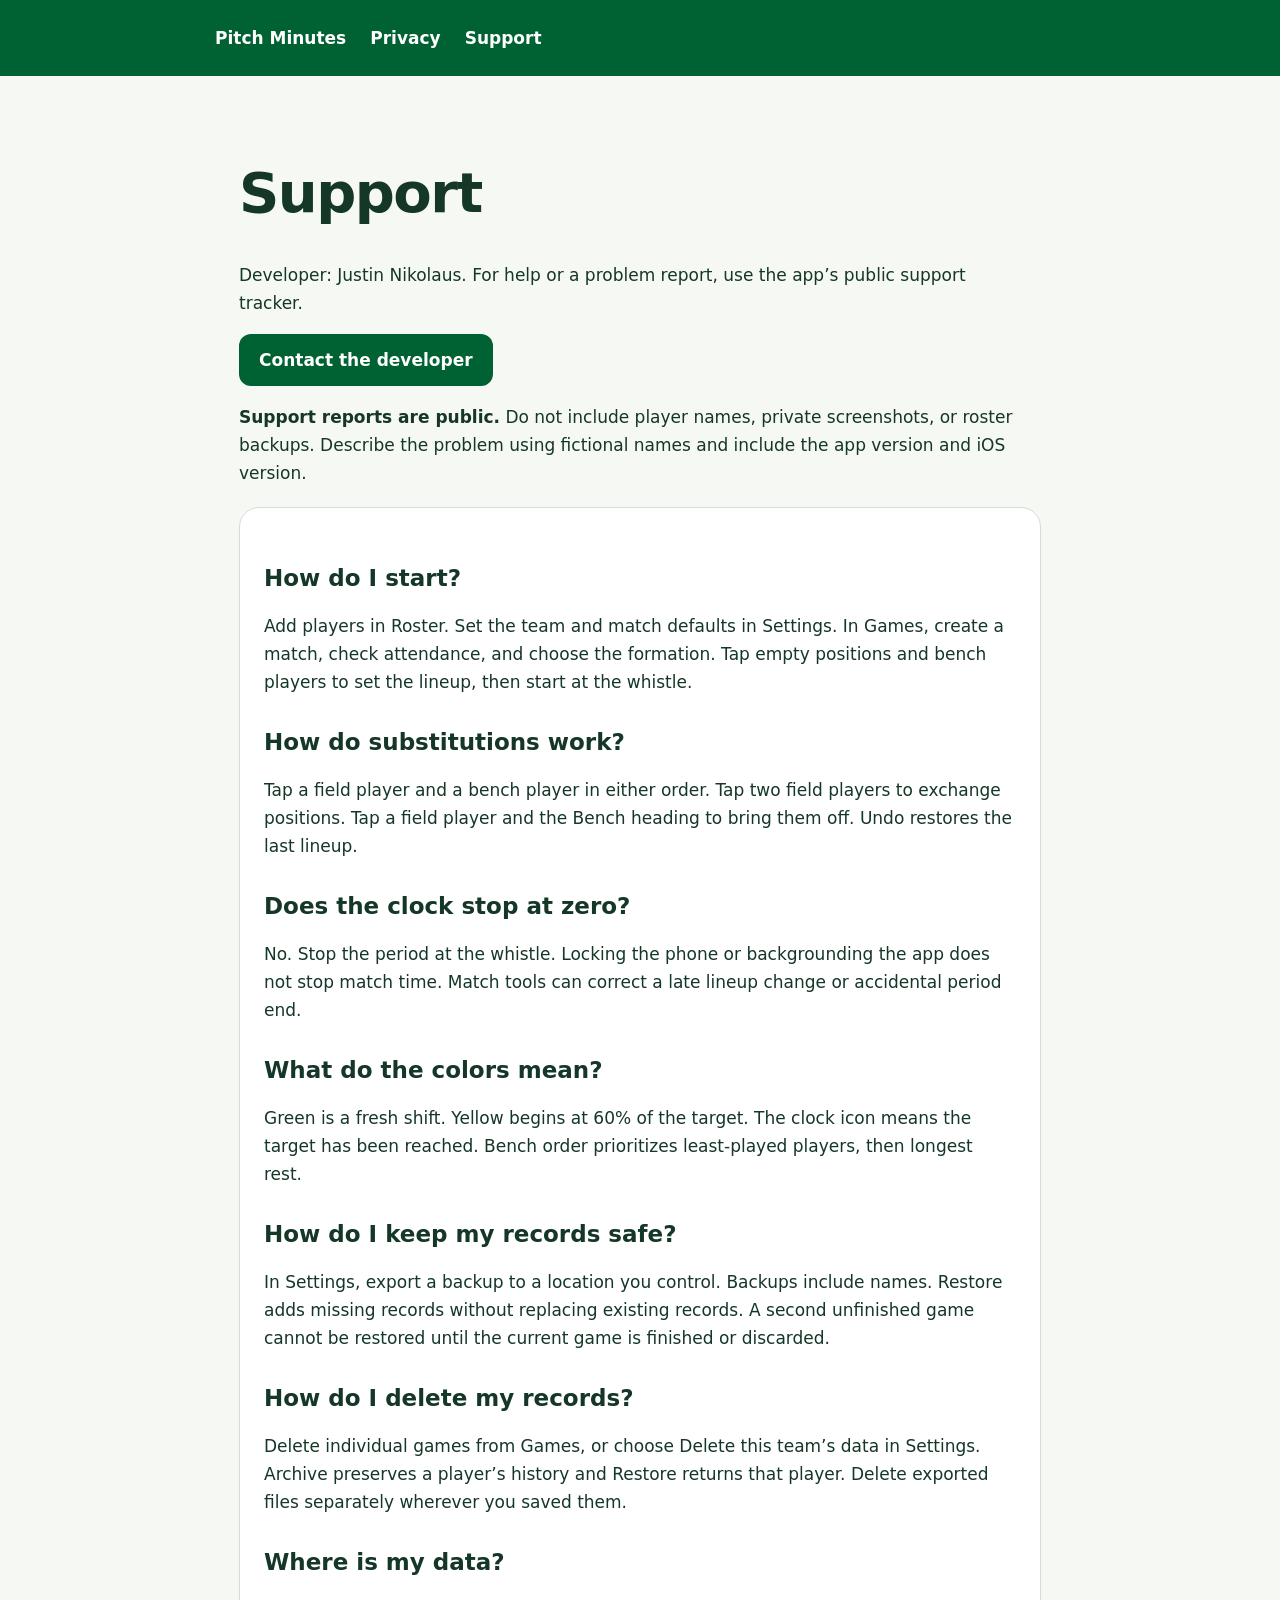
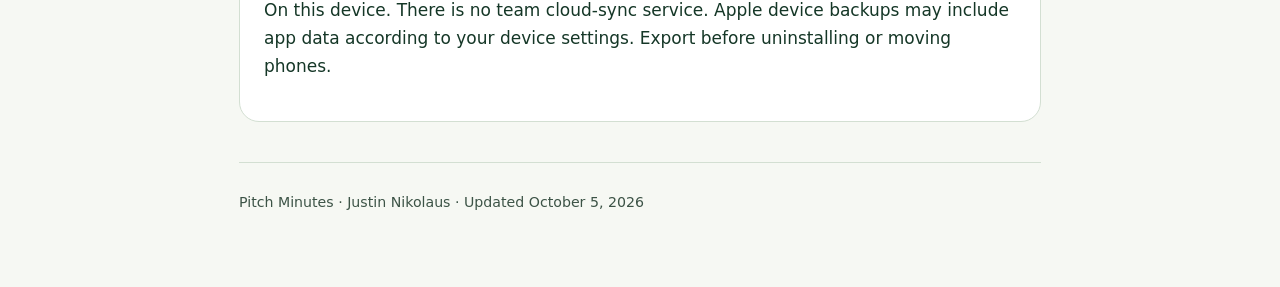
==== support.html @ 7d92e054 "Publish Pitch Minutes privacy and support pages" ====
<!doctype html><html lang="en"><head><meta charset="utf-8"><meta name="viewport" content="width=device-width,initial-scale=1"><title>Support | Pitch Minutes</title><meta name="description" content="Pitch Minutes support and privacy. A sideline tool for fair playing time."><link rel="stylesheet" href="style.css"></head><body><header><nav><a href="index.html">Pitch Minutes</a><a href="privacy.html">Privacy</a><a href="support.html">Support</a></nav></header><main><h1>Support</h1><p>Developer: Justin Nikolaus. For help or a problem report, use the app’s public support tracker.</p><a class="button" href="https://github.com/nikolausj1/pitch-minutes-app-site/issues/new">Contact the developer</a><p><strong>Support reports are public.</strong> Do not include player names, private screenshots, or roster backups. Describe the problem using fictional names and include the app version and iOS version.</p><section><h2>How do I start?</h2><p>Add players in Roster. Set the team and match defaults in Settings. In Games, create a match, check attendance, and choose the formation. Tap empty positions and bench players to set the lineup, then start at the whistle.</p><h2>How do substitutions work?</h2><p>Tap a field player and a bench player in either order. Tap two field players to exchange positions. Tap a field player and the Bench heading to bring them off. Undo restores the last lineup.</p><h2>Does the clock stop at zero?</h2><p>No. Stop the period at the whistle. Locking the phone or backgrounding the app does not stop match time. Match tools can correct a late lineup change or accidental period end.</p><h2>What do the colors mean?</h2><p>Green is a fresh shift. Yellow begins at 60% of the target. The clock icon means the target has been reached. Bench order prioritizes least-played players, then longest rest.</p><h2>How do I keep my records safe?</h2><p>In Settings, export a backup to a location you control. Backups include names. Restore adds missing records without replacing existing records. A second unfinished game cannot be restored until the current game is finished or discarded.</p><h2>How do I delete my records?</h2><p>Delete individual games from Games, or choose Delete this team’s data in Settings. Archive preserves a player’s history and Restore returns that player. Delete exported files separately wherever you saved them.</p><h2>Where is my data?</h2><p>On this device. There is no team cloud-sync service. Apple device backups may include app data according to your device settings. Export before uninstalling or moving phones.</p></section><footer><small>Pitch Minutes · Justin Nikolaus · Updated October 5, 2026</small></footer></main></body></html>
---- style.css ----
*{box-sizing:border-box}body{margin:0;background:#f6f8f3;color:#153727;font:17px/1.65 system-ui,-apple-system,sans-serif}header{background:#006233;color:white;padding:24px max(24px,calc((100vw - 850px)/2))}header a{color:white;text-decoration:none;font-weight:700}main{max-width:850px;margin:auto;padding:48px 24px 72px}h1{font-size:clamp(34px,6vw,56px);line-height:1.1;letter-spacing:-1.5px}h2{margin-top:32px;font-size:23px;line-height:1.25}p{max-width:72ch}a{color:#006233}nav{display:flex;gap:24px;flex-wrap:wrap}section{background:white;border:1px solid #d3dfd2;border-radius:20px;padding:24px;margin:20px 0}small{color:#3c5346}.button{display:inline-block;padding:12px 20px;background:#006233;border-radius:12px;color:white;text-decoration:none;font-weight:600}footer{border-top:1px solid #d3dfd2;padding-top:24px;margin-top:40px}@media(prefers-color-scheme:dark){body{background:#102019;color:#edf5ef}section{background:#172d20;border-color:#57735e}a,small{color:#b9dfc2}header a,.button{color:white}}
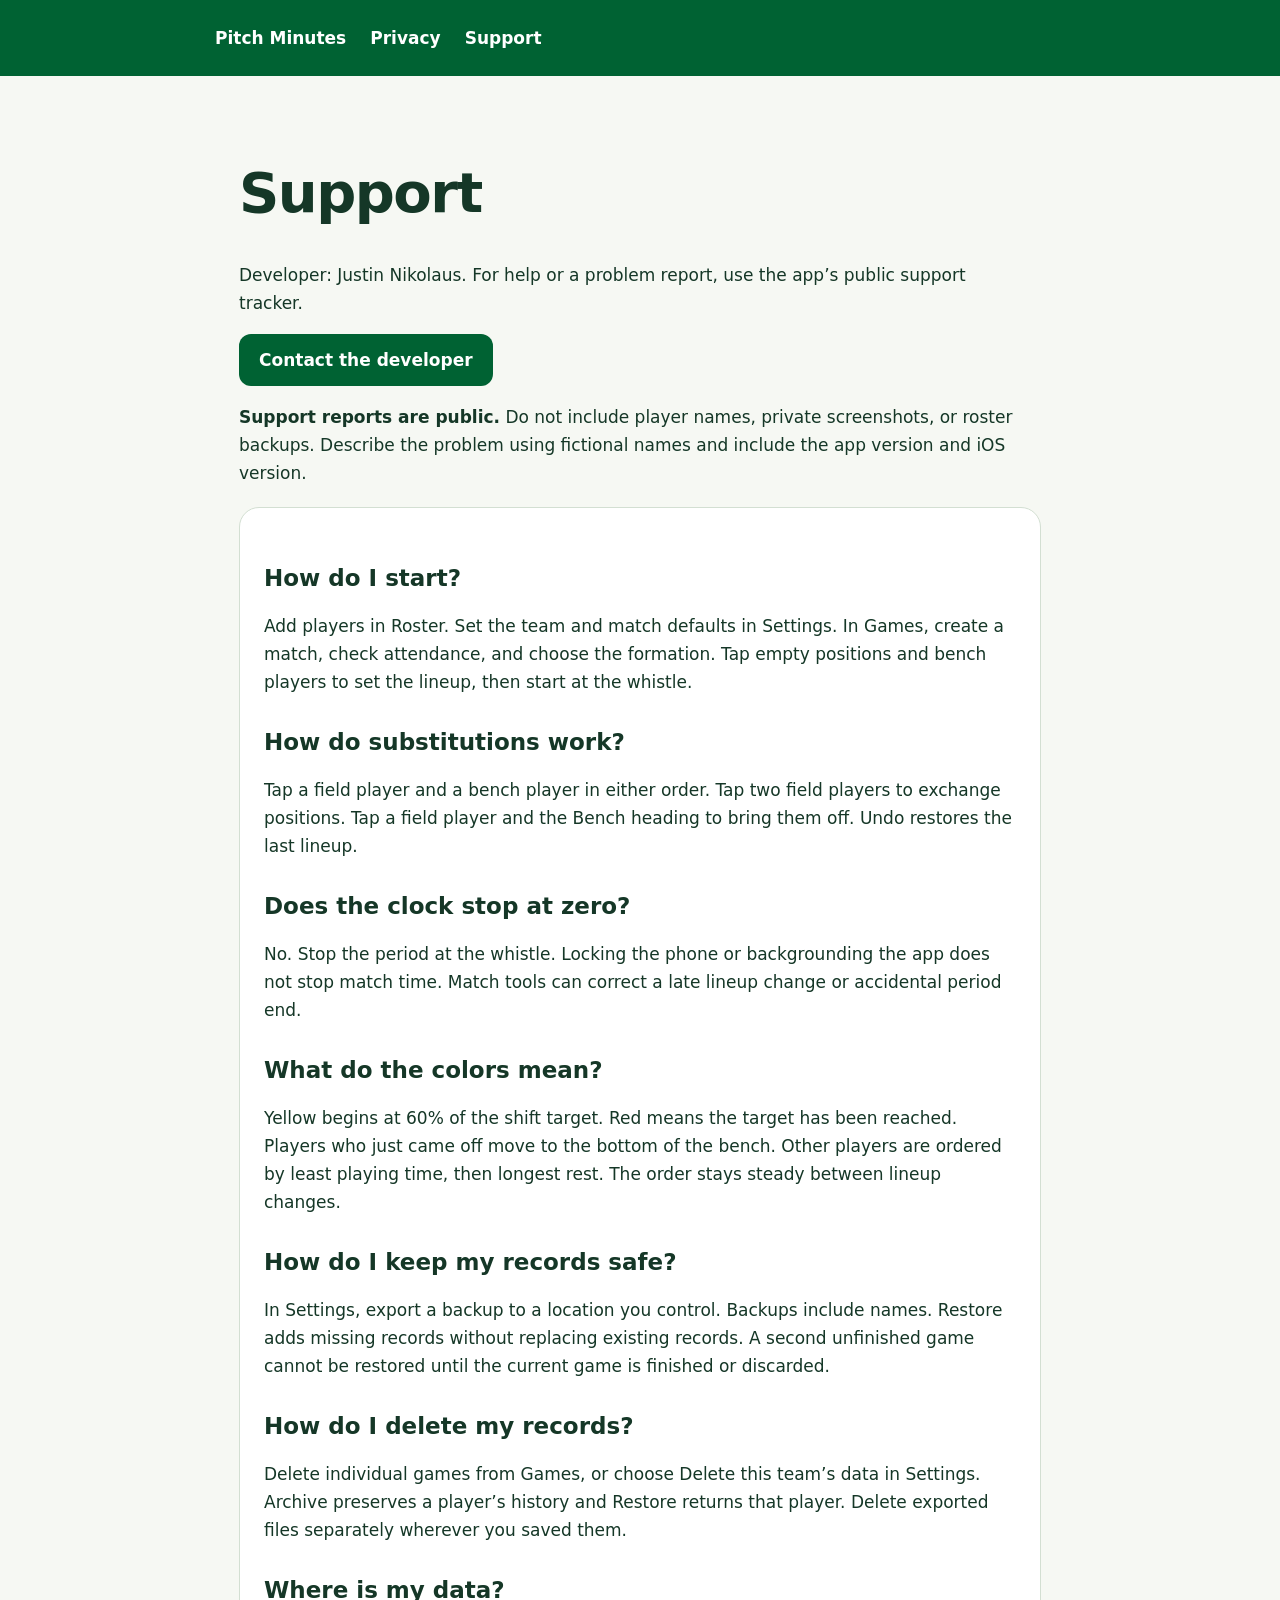
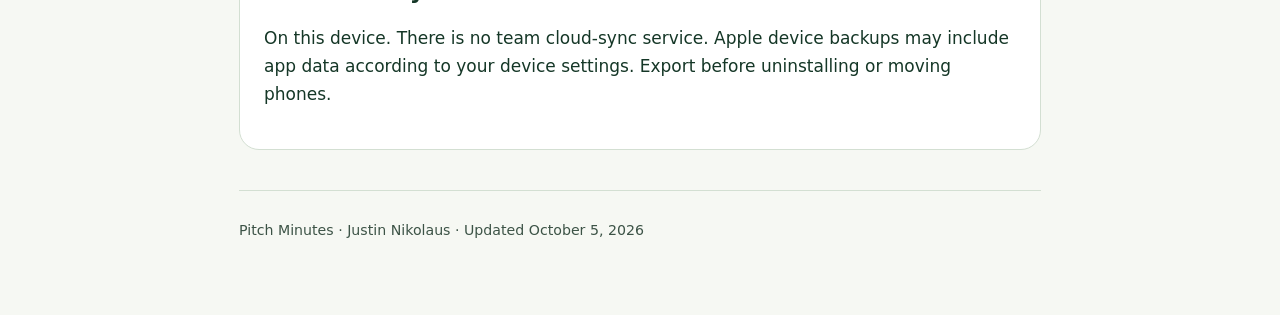
==== commit a13b3682: "Correct readiness and bench ordering help" ====
--- a/support.html
+++ b/support.html
@@ -1 +1 @@
-<!doctype html><html lang="en"><head><meta charset="utf-8"><meta name="viewport" content="width=device-width,initial-scale=1"><title>Support | Pitch Minutes</title><meta name="description" content="Pitch Minutes support and privacy. A sideline tool for fair playing time."><link rel="stylesheet" href="style.css"></head><body><header><nav><a href="index.html">Pitch Minutes</a><a href="privacy.html">Privacy</a><a href="support.html">Support</a></nav></header><main><h1>Support</h1><p>Developer: Justin Nikolaus. For help or a problem report, use the app’s public support tracker.</p><a class="button" href="https://github.com/nikolausj1/pitch-minutes-app-site/issues/new">Contact the developer</a><p><strong>Support reports are public.</strong> Do not include player names, private screenshots, or roster backups. Describe the problem using fictional names and include the app version and iOS version.</p><section><h2>How do I start?</h2><p>Add players in Roster. Set the team and match defaults in Settings. In Games, create a match, check attendance, and choose the formation. Tap empty positions and bench players to set the lineup, then start at the whistle.</p><h2>How do substitutions work?</h2><p>Tap a field player and a bench player in either order. Tap two field players to exchange positions. Tap a field player and the Bench heading to bring them off. Undo restores the last lineup.</p><h2>Does the clock stop at zero?</h2><p>No. Stop the period at the whistle. Locking the phone or backgrounding the app does not stop match time. Match tools can correct a late lineup change or accidental period end.</p><h2>What do the colors mean?</h2><p>Green is a fresh shift. Yellow begins at 60% of the target. The clock icon means the target has been reached. Bench order prioritizes least-played players, then longest rest.</p><h2>How do I keep my records safe?</h2><p>In Settings, export a backup to a location you control. Backups include names. Restore adds missing records without replacing existing records. A second unfinished game cannot be restored until the current game is finished or discarded.</p><h2>How do I delete my records?</h2><p>Delete individual games from Games, or choose Delete this team’s data in Settings. Archive preserves a player’s history and Restore returns that player. Delete exported files separately wherever you saved them.</p><h2>Where is my data?</h2><p>On this device. There is no team cloud-sync service. Apple device backups may include app data according to your device settings. Export before uninstalling or moving phones.</p></section><footer><small>Pitch Minutes · Justin Nikolaus · Updated October 5, 2026</small></footer></main></body></html>+<!doctype html><html lang="en"><head><meta charset="utf-8"><meta name="viewport" content="width=device-width,initial-scale=1"><title>Support | Pitch Minutes</title><meta name="description" content="Pitch Minutes support and privacy. A sideline tool for fair playing time."><link rel="stylesheet" href="style.css"></head><body><header><nav><a href="index.html">Pitch Minutes</a><a href="privacy.html">Privacy</a><a href="support.html">Support</a></nav></header><main><h1>Support</h1><p>Developer: Justin Nikolaus. For help or a problem report, use the app’s public support tracker.</p><a class="button" href="https://github.com/nikolausj1/pitch-minutes-app-site/issues/new">Contact the developer</a><p><strong>Support reports are public.</strong> Do not include player names, private screenshots, or roster backups. Describe the problem using fictional names and include the app version and iOS version.</p><section><h2>How do I start?</h2><p>Add players in Roster. Set the team and match defaults in Settings. In Games, create a match, check attendance, and choose the formation. Tap empty positions and bench players to set the lineup, then start at the whistle.</p><h2>How do substitutions work?</h2><p>Tap a field player and a bench player in either order. Tap two field players to exchange positions. Tap a field player and the Bench heading to bring them off. Undo restores the last lineup.</p><h2>Does the clock stop at zero?</h2><p>No. Stop the period at the whistle. Locking the phone or backgrounding the app does not stop match time. Match tools can correct a late lineup change or accidental period end.</p><h2>What do the colors mean?</h2><p>Yellow begins at 60% of the shift target. Red means the target has been reached. Players who just came off move to the bottom of the bench. Other players are ordered by least playing time, then longest rest. The order stays steady between lineup changes.</p><h2>How do I keep my records safe?</h2><p>In Settings, export a backup to a location you control. Backups include names. Restore adds missing records without replacing existing records. A second unfinished game cannot be restored until the current game is finished or discarded.</p><h2>How do I delete my records?</h2><p>Delete individual games from Games, or choose Delete this team’s data in Settings. Archive preserves a player’s history and Restore returns that player. Delete exported files separately wherever you saved them.</p><h2>Where is my data?</h2><p>On this device. There is no team cloud-sync service. Apple device backups may include app data according to your device settings. Export before uninstalling or moving phones.</p></section><footer><small>Pitch Minutes · Justin Nikolaus · Updated October 5, 2026</small></footer></main></body></html>
